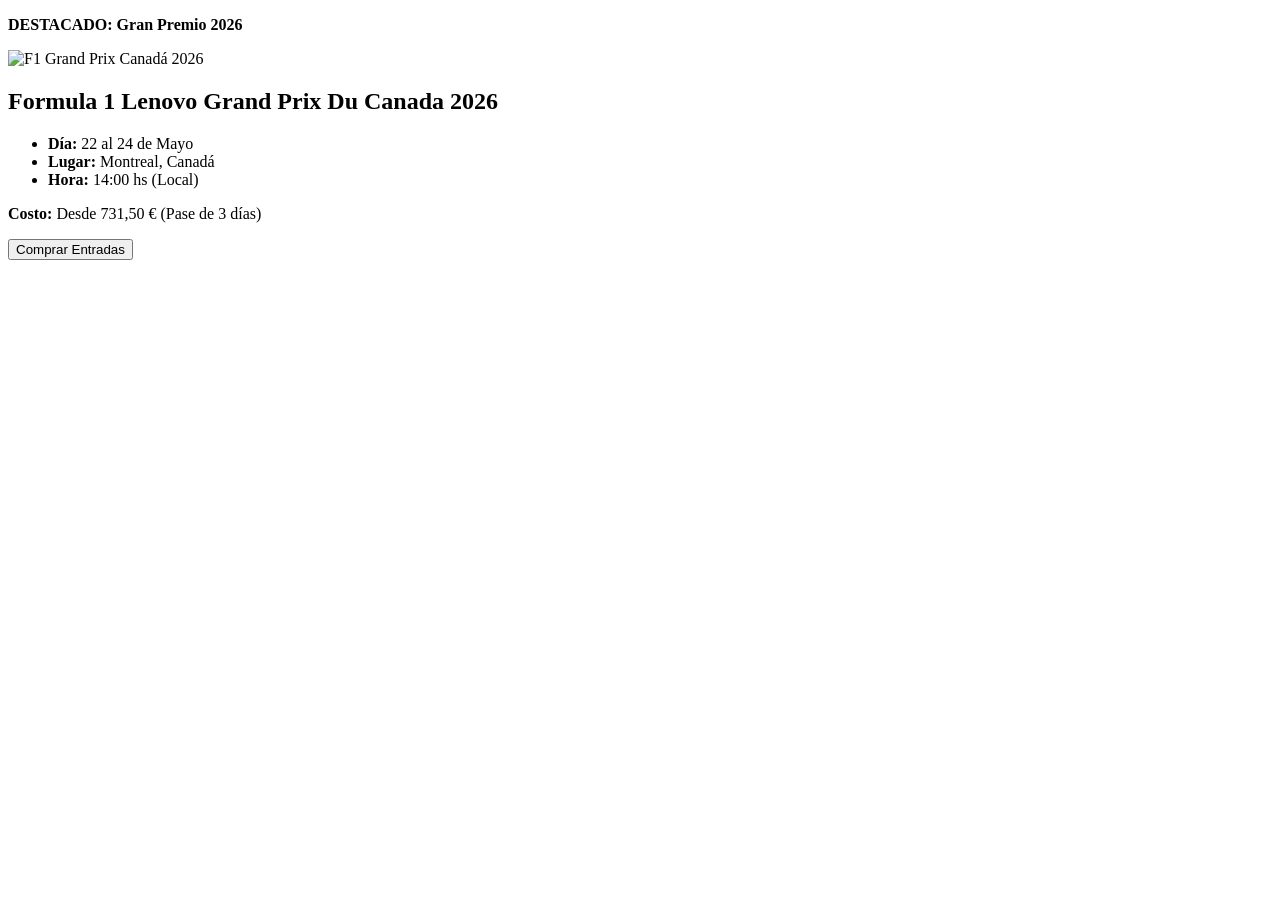
==== index.html @ ba18e8e5 "elavoracion" ====
<!DOCTYPE html>
<html lang="es">
<head>
    <meta charset="UTF-8">
    <meta name="viewport" content="width=device-width, initial-scale=1.0">
    <title>F1 Tickets</title>
</head>
<body>

    <main>
        <article>
            <p><strong>DESTACADO: Gran Premio 2026</strong></p>

            <img src="https://media.formula1.com/image/upload/content/dam/fom-website/2018-redesign-assets/Racehub%20header%20images%2016x9/Canada.jpg" alt="F1 Grand Prix Canadá 2026" width="600">

            <h2>Formula 1 Lenovo Grand Prix Du Canada 2026</h2>

            <ul>
                <li><strong>Día:</strong> 22 al 24 de Mayo</li>
                <li><strong>Lugar:</strong> Montreal, Canadá</li>
                <li><strong>Hora:</strong> 14:00 hs (Local)</li>
            </ul>

            <p><strong>Costo:</strong> Desde 731,50 € (Pase de 3 días)</p>

            <form action="/comprar" method="POST">
                <button type="submit">Comprar Entradas</button>
            </form>
        </article>
    </main>

</body>
</html>
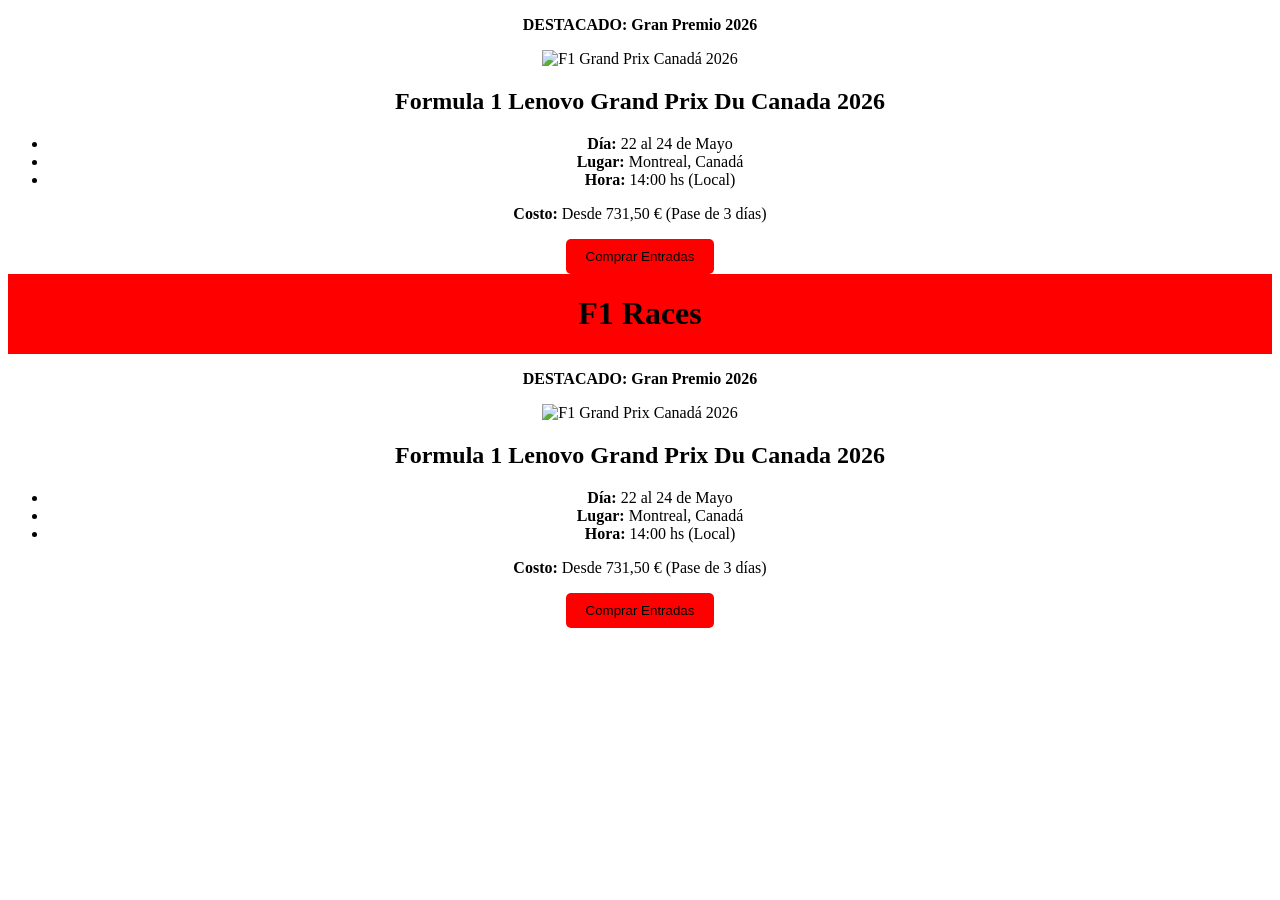
==== commit 7a667a86: "feat: create initial F1 Grand Prix event landing page with basic styling" ====
--- a/index.html
+++ b/index.html
@@ -30,4 +30,46 @@
     </main>
 
 </body>
+</html>
+<!DOCTYPE html>
+<html lang="es">
+
+<head>
+    <meta charset="UTF-8">
+    <meta name="viewport" content="width=device-width, initial-scale=1.0">
+    <title>F1 Tickets</title>
+    <link rel="stylesheet" href="style.css">
+</head>
+
+<body>
+
+    <header>
+        <h1>F1 Races</h1>
+    </header>
+
+    <main>
+        <article>
+            <p><strong>DESTACADO: Gran Premio 2026</strong></p>
+
+            <img src="https://media.formula1.com/image/upload/content/dam/fom-website/2018-redesign-assets/Racehub%20header%20images%2016x9/Canada.jpg"
+                alt="F1 Grand Prix Canadá 2026" width="600">
+
+            <h2>Formula 1 Lenovo Grand Prix Du Canada 2026</h2>
+
+            <ul>
+                <li><strong>Día:</strong> 22 al 24 de Mayo</li>
+                <li><strong>Lugar:</strong> Montreal, Canadá</li>
+                <li><strong>Hora:</strong> 14:00 hs (Local)</li>
+            </ul>
+
+            <p><strong>Costo:</strong> Desde 731,50 € (Pase de 3 días)</p>
+
+            <form action="/comprar" method="POST">
+                <button type="submit">Comprar Entradas</button>
+            </form>
+        </article>
+    </main>
+
+</body>
+
 </html>
--- a/style.css
+++ b/style.css
@@ -0,0 +1,25 @@
+header {
+    background-color: red;
+    color: black;
+    display: flex;
+    align-items: center;
+    text-align: center;
+    justify-content: center;
+    width: 100%;
+}
+
+body {
+    background-color: white;
+    text-align: center;
+    align-items: center;
+    justify-content: center;
+}
+
+button {
+    padding: 10px 20px;
+    border: none;
+    border-radius: 5px;
+    background-color: red;
+    color: black;
+    cursor: pointer;
+}
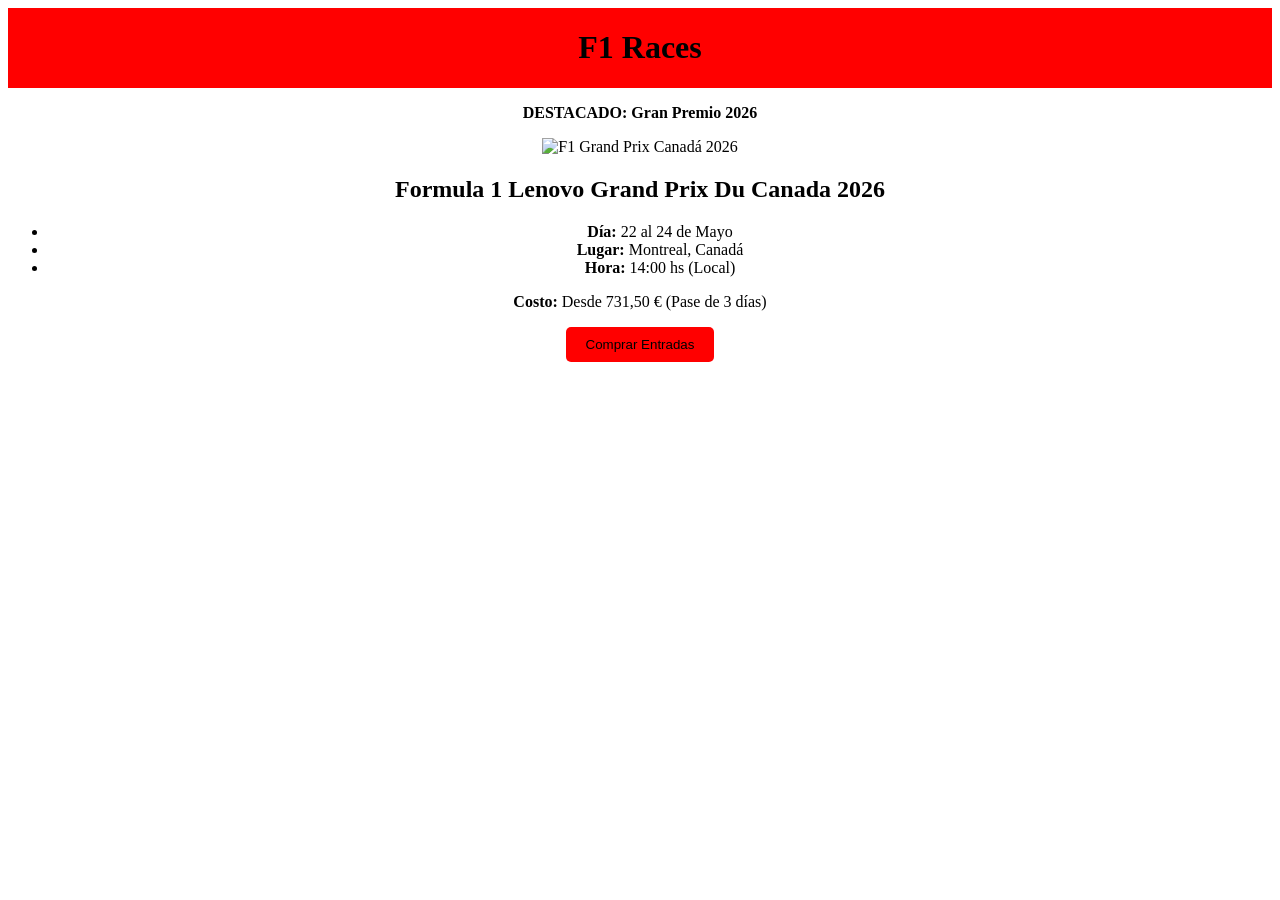
==== commit 4f764bdf: "feat: create initial F1 Grand Prix event landing page with basic styling" ====
--- a/index.html
+++ b/index.html
@@ -1,36 +1,3 @@
-<!DOCTYPE html>
-<html lang="es">
-<head>
-    <meta charset="UTF-8">
-    <meta name="viewport" content="width=device-width, initial-scale=1.0">
-    <title>F1 Tickets</title>
-</head>
-<body>
-
-    <main>
-        <article>
-            <p><strong>DESTACADO: Gran Premio 2026</strong></p>
-
-            <img src="https://media.formula1.com/image/upload/content/dam/fom-website/2018-redesign-assets/Racehub%20header%20images%2016x9/Canada.jpg" alt="F1 Grand Prix Canadá 2026" width="600">
-
-            <h2>Formula 1 Lenovo Grand Prix Du Canada 2026</h2>
-
-            <ul>
-                <li><strong>Día:</strong> 22 al 24 de Mayo</li>
-                <li><strong>Lugar:</strong> Montreal, Canadá</li>
-                <li><strong>Hora:</strong> 14:00 hs (Local)</li>
-            </ul>
-
-            <p><strong>Costo:</strong> Desde 731,50 € (Pase de 3 días)</p>
-
-            <form action="/comprar" method="POST">
-                <button type="submit">Comprar Entradas</button>
-            </form>
-        </article>
-    </main>
-
-</body>
-</html>
 <!DOCTYPE html>
 <html lang="es">
 
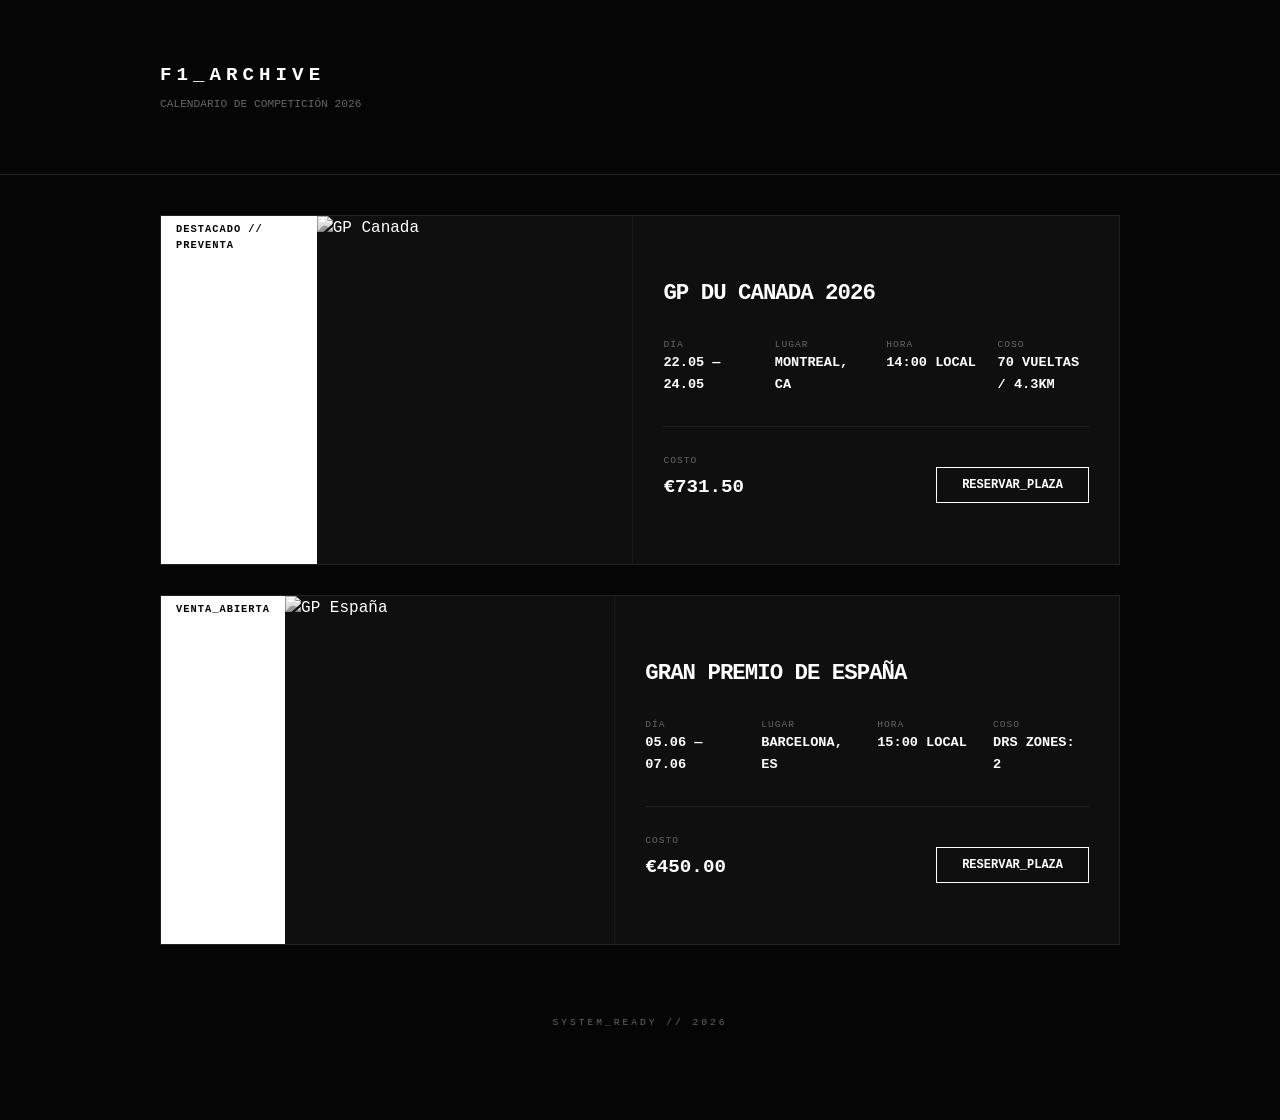
==== commit 186989e8: "Merge pull request #2 from MartinJunges01/index Index" ====
--- a/index.html
+++ b/index.html
@@ -1,42 +1,107 @@
 <!DOCTYPE html>
 <html lang="es">
-
 <head>
     <meta charset="UTF-8">
     <meta name="viewport" content="width=device-width, initial-scale=1.0">
-    <title>F1 Tickets</title>
+    <title>F1 // Showcase Eventos</title>
     <link rel="stylesheet" href="style.css">
 </head>
-
 <body>
 
-    <header>
-        <h1>F1 Races</h1>
+    <header class="main-header">
+        <div class="container">
+            <h1 class="logo">F1_ARCHIVE</h1>
+            <p class="tagline">CALENDARIO DE COMPETICIÓN 2026</p>
+        </div>
     </header>
 
-    <main>
-        <article>
-            <p><strong>DESTACADO: Gran Premio 2026</strong></p>
+    <main class="container">
+        <article class="event-card">
+            <div class="ad-ribbon">DESTACADO // PREVENTA</div>
+            
+            <figure class="event-image">
+                <img src="https://media.formula1.com/image/upload/content/dam/fom-website/2018-redesign-assets/Racehub%20header%20images%2016x9/Canada.jpg" alt="GP Canada">
+            </figure>
 
-            <img src="https://media.formula1.com/image/upload/content/dam/fom-website/2018-redesign-assets/Racehub%20header%20images%2016x9/Canada.jpg"
-                alt="F1 Grand Prix Canadá 2026" width="600">
+            <section class="event-content">
+                <h2 class="event-title">GP DU CANADA 2026</h2>
+                
+                <div class="event-grid">
+                    <div class="grid-item">
+                        <span class="label">DÍA</span>
+                        <span class="value">22.05 — 24.05</span>
+                    </div>
+                    <div class="grid-item">
+                        <span class="label">LUGAR</span>
+                        <span class="value">MONTREAL, CA</span>
+                    </div>
+                    <div class="grid-item">
+                        <span class="label">HORA</span>
+                        <span class="value">14:00 LOCAL</span>
+                    </div>
+                    <div class="grid-item">
+                        <span class="label">COSO</span>
+                        <span class="value">70 VUELTAS / 4.3KM</span>
+                    </div>
+                </div>
 
-            <h2>Formula 1 Lenovo Grand Prix Du Canada 2026</h2>
+                <div class="event-footer">
+                    <div class="price-box">
+                        <span class="label">COSTO</span>
+                        <span class="price">€731.50</span>
+                    </div>
+                    <form action="#" method="GET">
+                        <button type="submit" class="btn-primary">RESERVAR_PLAZA</button>
+                    </form>
+                </div>
+            </section>
+        </article>
 
-            <ul>
-                <li><strong>Día:</strong> 22 al 24 de Mayo</li>
-                <li><strong>Lugar:</strong> Montreal, Canadá</li>
-                <li><strong>Hora:</strong> 14:00 hs (Local)</li>
-            </ul>
+        <article class="event-card">
+            <div class="ad-ribbon">VENTA_ABIERTA</div>
+            
+            <figure class="event-image">
+                <img src="https://media.formula1.com/image/upload/content/dam/fom-website/2018-redesign-assets/Racehub%20header%20images%2016x9/Spain.jpg" alt="GP España">
+            </figure>
 
-            <p><strong>Costo:</strong> Desde 731,50 € (Pase de 3 días)</p>
+            <section class="event-content">
+                <h2 class="event-title">GRAN PREMIO DE ESPAÑA</h2>
+                
+                <div class="event-grid">
+                    <div class="grid-item">
+                        <span class="label">DÍA</span>
+                        <span class="value">05.06 — 07.06</span>
+                    </div>
+                    <div class="grid-item">
+                        <span class="label">LUGAR</span>
+                        <span class="value">BARCELONA, ES</span>
+                    </div>
+                    <div class="grid-item">
+                        <span class="label">HORA</span>
+                        <span class="value">15:00 LOCAL</span>
+                    </div>
+                    <div class="grid-item">
+                        <span class="label">COSO</span>
+                        <span class="value">DRS ZONES: 2</span>
+                    </div>
+                </div>
 
-            <form action="/comprar" method="POST">
-                <button type="submit">Comprar Entradas</button>
-            </form>
+                <div class="event-footer">
+                    <div class="price-box">
+                        <span class="label">COSTO</span>
+                        <span class="price">€450.00</span>
+                    </div>
+                    <form action="#" method="GET">
+                        <button type="submit" class="btn-primary">RESERVAR_PLAZA</button>
+                    </form>
+                </div>
+            </section>
         </article>
     </main>
 
+    <footer class="main-footer">
+        <p>SYSTEM_READY // 2026</p>
+    </footer>
+
 </body>
-
 </html>
--- a/style.css
+++ b/style.css
@@ -1,25 +1,196 @@
-header {
-    background-color: red;
-    color: black;
-    display: flex;
-    align-items: center;
-    text-align: center;
-    justify-content: center;
-    width: 100%;
+/* ROOT VARIABLES - Minimalist Palette */
+:root {
+    --bg: #050505;
+    --surface: #0f0f0f;
+    --border: #222222;
+    --text: #ffffff;
+    --text-dim: #666666;
+    --accent: #ffffff;
+    --font-mono: 'ui-monospace', 'Cascadia Code', 'Source Code Pro', monospace;
+}
+
+/* BASE RESET */
+* {
+    margin: 0;
+    padding: 0;
+    box-sizing: border-box;
 }
 
 body {
-    background-color: white;
-    text-align: center;
-    align-items: center;
-    justify-content: center;
+    background-color: var(--bg);
+    color: var(--text);
+    font-family: var(--font-mono);
+    line-height: 1.6;
+    padding-bottom: 50px;
 }
 
-button {
-    padding: 10px 20px;
-    border: none;
-    border-radius: 5px;
-    background-color: red;
-    color: black;
+.container {
+    max-width: 1000px;
+    margin: 0 auto;
+    padding: 0 20px;
+}
+
+/* HEADER */
+.main-header {
+    padding: 60px 0;
+    border-bottom: 1px solid var(--border);
+    margin-bottom: 40px;
+}
+
+.logo {
+    font-size: 1.2rem;
+    letter-spacing: 5px;
+    font-weight: 800;
+}
+
+.tagline {
+    font-size: 0.7rem;
+    color: var(--text-dim);
+    margin-top: 5px;
+}
+
+/* CARD SYSTEM */
+.event-card {
+    background-color: var(--surface);
+    border: 1px solid var(--border);
+    margin-bottom: 30px;
+    position: relative;
+    display: flex;
+    flex-direction: column;
+    overflow: hidden;
+    transition: transform 0.3s ease, border-color 0.3s ease;
+}
+
+.event-card:hover {
+    border-color: var(--text-dim);
+    transform: translateY(-2px);
+}
+
+/* AD RIBBON (Publicidad) */
+.ad-ribbon {
+    background: var(--text);
+    color: var(--bg);
+    font-size: 0.65rem;
+    font-weight: bold;
+    padding: 5px 15px;
+    letter-spacing: 1px;
+    width: fit-content;
+}
+
+/* IMAGEN (Tryhard Filter) */
+.event-image img {
+    width: 100%;
+    height: 250px;
+    object-fit: cover;
+    filter: grayscale(100%) contrast(1.1);
+    transition: filter 0.5s ease;
+    display: block;
+    border-bottom: 1px solid var(--border);
+}
+
+.event-card:hover .event-image img {
+    filter: grayscale(0%) contrast(1);
+}
+
+/* CONTENIDO */
+.event-content {
+    padding: 30px;
+}
+
+.event-title {
+    font-size: 1.4rem;
+    margin-bottom: 25px;
+    letter-spacing: -1px;
+}
+
+.event-grid {
+    display: grid;
+    grid-template-columns: repeat(2, 1fr);
+    gap: 20px;
+    margin-bottom: 30px;
+}
+
+.grid-item {
+    display: flex;
+    flex-direction: column;
+}
+
+.label {
+    font-size: 0.6rem;
+    color: var(--text-dim);
+    letter-spacing: 1px;
+}
+
+.value {
+    font-size: 0.85rem;
+    font-weight: bold;
+}
+
+/* FOOTER CARD & BUTTON */
+.event-footer {
+    border-top: 1px solid var(--border);
+    padding-top: 20px;
+    display: flex;
+    justify-content: space-between;
+    align-items: flex-end;
+}
+
+.price {
+    display: block;
+    font-size: 1.2rem;
+    font-weight: bold;
+}
+
+.btn-primary {
+    background: transparent;
+    color: var(--text);
+    border: 1px solid var(--text);
+    padding: 10px 25px;
+    font-family: var(--font-mono);
+    font-size: 0.75rem;
+    font-weight: bold;
     cursor: pointer;
+    transition: all 0.2s ease;
+}
+
+.btn-primary:hover {
+    background: var(--text);
+    color: var(--bg);
+}
+
+/* RESPONSIVE */
+@media (min-width: 768px) {
+    .event-card {
+        flex-direction: row;
+        height: 350px;
+    }
+    
+    .event-image {
+        width: 40%;
+    }
+    
+    .event-image img {
+        height: 100%;
+        border-bottom: none;
+        border-right: 1px solid var(--border);
+    }
+    
+    .event-content {
+        width: 60%;
+        display: flex;
+        flex-direction: column;
+        justify-content: center;
+    }
+
+    .event-grid {
+        grid-template-columns: repeat(4, 1fr);
+    }
+}
+
+.main-footer {
+    text-align: center;
+    padding: 40px;
+    color: var(--text-dim);
+    font-size: 0.6rem;
+    letter-spacing: 3px;
 }
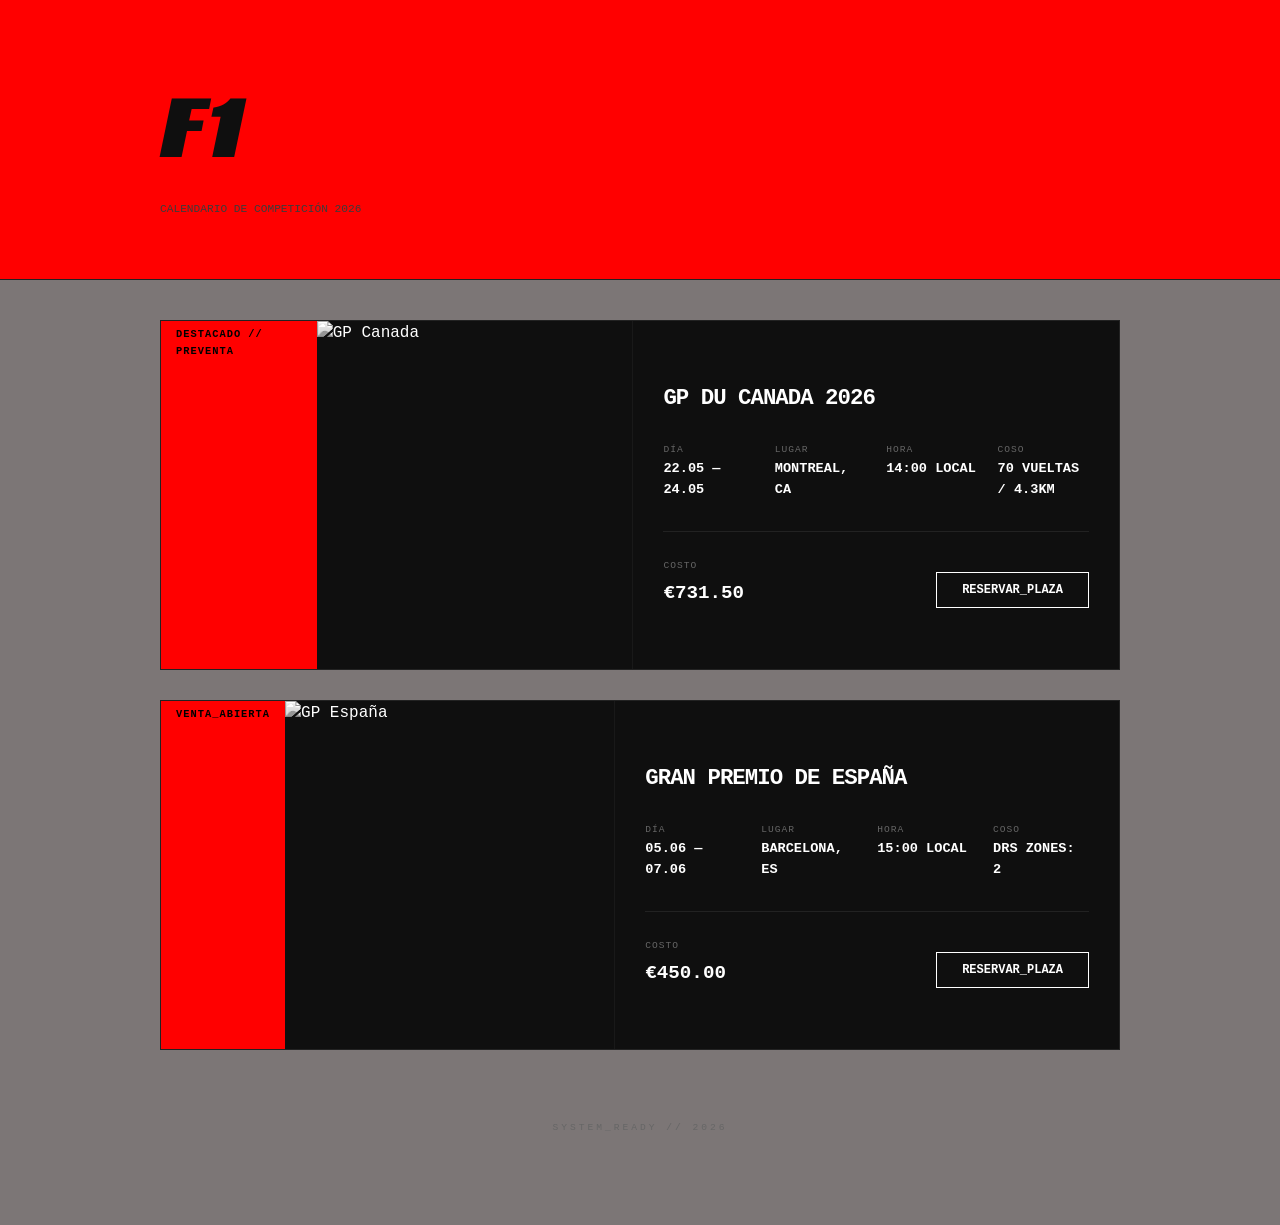
==== commit ae4f88eb: "refactor: update header logo styling and modify theme colors with custom typography" ====
--- a/index.html
+++ b/index.html
@@ -1,16 +1,18 @@
 <!DOCTYPE html>
 <html lang="es">
+
 <head>
     <meta charset="UTF-8">
     <meta name="viewport" content="width=device-width, initial-scale=1.0">
     <title>F1 // Showcase Eventos</title>
     <link rel="stylesheet" href="style.css">
 </head>
+
 <body>
 
     <header class="main-header">
         <div class="container">
-            <h1 class="logo">F1_ARCHIVE</h1>
+            <p class="logo">F1</p>
             <p class="tagline">CALENDARIO DE COMPETICIÓN 2026</p>
         </div>
     </header>
@@ -18,14 +20,15 @@
     <main class="container">
         <article class="event-card">
             <div class="ad-ribbon">DESTACADO // PREVENTA</div>
-            
+
             <figure class="event-image">
-                <img src="https://media.formula1.com/image/upload/content/dam/fom-website/2018-redesign-assets/Racehub%20header%20images%2016x9/Canada.jpg" alt="GP Canada">
+                <img src="https://media.formula1.com/image/upload/content/dam/fom-website/2018-redesign-assets/Racehub%20header%20images%2016x9/Canada.jpg"
+                    alt="GP Canada">
             </figure>
 
             <section class="event-content">
                 <h2 class="event-title">GP DU CANADA 2026</h2>
-                
+
                 <div class="event-grid">
                     <div class="grid-item">
                         <span class="label">DÍA</span>
@@ -59,14 +62,15 @@
 
         <article class="event-card">
             <div class="ad-ribbon">VENTA_ABIERTA</div>
-            
+
             <figure class="event-image">
-                <img src="https://media.formula1.com/image/upload/content/dam/fom-website/2018-redesign-assets/Racehub%20header%20images%2016x9/Spain.jpg" alt="GP España">
+                <img src="https://media.formula1.com/image/upload/content/dam/fom-website/2018-redesign-assets/Racehub%20header%20images%2016x9/Spain.jpg"
+                    alt="GP España">
             </figure>
 
             <section class="event-content">
                 <h2 class="event-title">GRAN PREMIO DE ESPAÑA</h2>
-                
+
                 <div class="event-grid">
                     <div class="grid-item">
                         <span class="label">DÍA</span>
@@ -104,4 +108,5 @@
     </footer>
 
 </body>
+
 </html>
--- a/style.css
+++ b/style.css
@@ -1,6 +1,8 @@
+@import url('https://fonts.googleapis.com/css2?family=Racing+Sans+One&display=swap');
+
 /* ROOT VARIABLES - Minimalist Palette */
 :root {
-    --bg: #050505;
+    --bg: #7c7676;
     --surface: #0f0f0f;
     --border: #222222;
     --text: #ffffff;
@@ -32,20 +34,23 @@
 
 /* HEADER */
 .main-header {
+    background-color: red;
     padding: 60px 0;
     border-bottom: 1px solid var(--border);
     margin-bottom: 40px;
 }
 
 .logo {
-    font-size: 1.2rem;
+    font-family: 'Racing Sans One', sans-serif;
+    color: #0f0f0f;
+    font-size: 85px;
     letter-spacing: 5px;
     font-weight: 800;
 }
 
 .tagline {
     font-size: 0.7rem;
-    color: var(--text-dim);
+    color: rgb(60, 60, 60);
     margin-top: 5px;
 }
 
@@ -69,7 +74,8 @@
 /* AD RIBBON (Publicidad) */
 .ad-ribbon {
     background: var(--text);
-    color: var(--bg);
+    color: black;
+    background-color: red;
     font-size: 0.65rem;
     font-weight: bold;
     padding: 5px 15px;
@@ -155,7 +161,7 @@
 
 .btn-primary:hover {
     background: var(--text);
-    color: var(--bg);
+    color: black;
 }
 
 /* RESPONSIVE */
@@ -164,17 +170,17 @@
         flex-direction: row;
         height: 350px;
     }
-    
+
     .event-image {
         width: 40%;
     }
-    
+
     .event-image img {
         height: 100%;
         border-bottom: none;
         border-right: 1px solid var(--border);
     }
-    
+
     .event-content {
         width: 60%;
         display: flex;
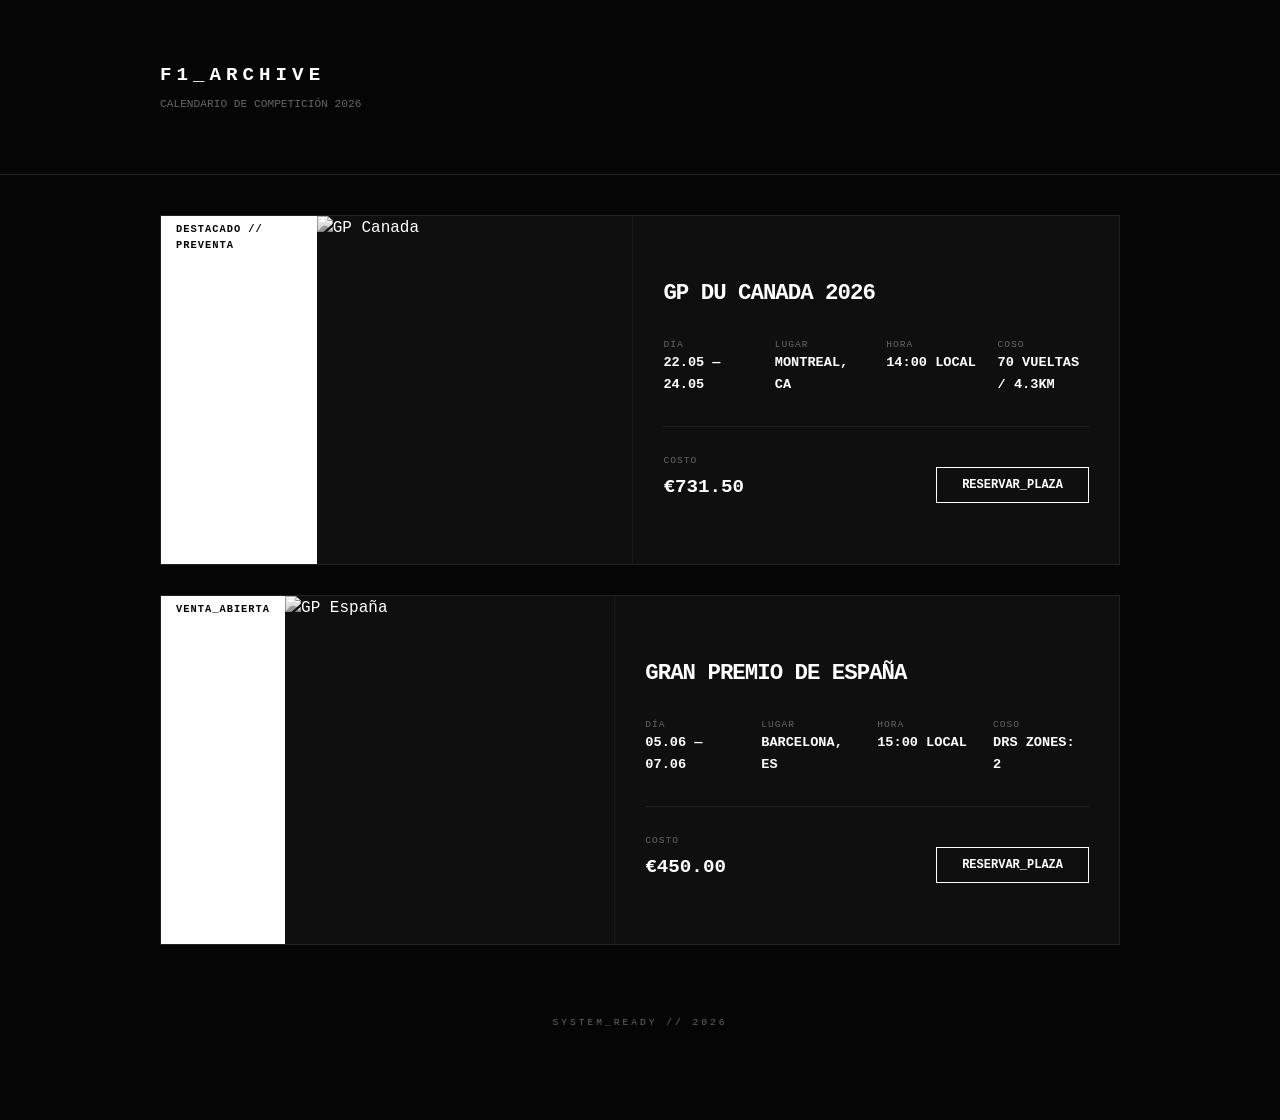
==== commit d50fcdf7: "feat: redesign event landing page and purchase form with new layout and custom styling" ====
--- a/index.html
+++ b/index.html
@@ -1,18 +1,16 @@
 <!DOCTYPE html>
 <html lang="es">
-
 <head>
     <meta charset="UTF-8">
     <meta name="viewport" content="width=device-width, initial-scale=1.0">
     <title>F1 // Showcase Eventos</title>
     <link rel="stylesheet" href="style.css">
 </head>
-
 <body>
 
     <header class="main-header">
         <div class="container">
-            <p class="logo">F1</p>
+            <h1 class="logo">F1_ARCHIVE</h1>
             <p class="tagline">CALENDARIO DE COMPETICIÓN 2026</p>
         </div>
     </header>
@@ -20,15 +18,14 @@
     <main class="container">
         <article class="event-card">
             <div class="ad-ribbon">DESTACADO // PREVENTA</div>
-
+            
             <figure class="event-image">
-                <img src="https://media.formula1.com/image/upload/content/dam/fom-website/2018-redesign-assets/Racehub%20header%20images%2016x9/Canada.jpg"
-                    alt="GP Canada">
+                <img src="https://media.formula1.com/image/upload/content/dam/fom-website/2018-redesign-assets/Racehub%20header%20images%2016x9/Canada.jpg" alt="GP Canada">
             </figure>
 
             <section class="event-content">
                 <h2 class="event-title">GP DU CANADA 2026</h2>
-
+                
                 <div class="event-grid">
                     <div class="grid-item">
                         <span class="label">DÍA</span>
@@ -62,15 +59,14 @@
 
         <article class="event-card">
             <div class="ad-ribbon">VENTA_ABIERTA</div>
-
+            
             <figure class="event-image">
-                <img src="https://media.formula1.com/image/upload/content/dam/fom-website/2018-redesign-assets/Racehub%20header%20images%2016x9/Spain.jpg"
-                    alt="GP España">
+                <img src="https://media.formula1.com/image/upload/content/dam/fom-website/2018-redesign-assets/Racehub%20header%20images%2016x9/Spain.jpg" alt="GP España">
             </figure>
 
             <section class="event-content">
                 <h2 class="event-title">GRAN PREMIO DE ESPAÑA</h2>
-
+                
                 <div class="event-grid">
                     <div class="grid-item">
                         <span class="label">DÍA</span>
@@ -108,5 +104,4 @@
     </footer>
 
 </body>
-
 </html>
--- a/style.css
+++ b/style.css
@@ -1,8 +1,6 @@
-@import url('https://fonts.googleapis.com/css2?family=Racing+Sans+One&display=swap');
-
 /* ROOT VARIABLES - Minimalist Palette */
 :root {
-    --bg: #7c7676;
+    --bg: #050505;
     --surface: #0f0f0f;
     --border: #222222;
     --text: #ffffff;
@@ -34,23 +32,20 @@
 
 /* HEADER */
 .main-header {
-    background-color: red;
     padding: 60px 0;
     border-bottom: 1px solid var(--border);
     margin-bottom: 40px;
 }
 
 .logo {
-    font-family: 'Racing Sans One', sans-serif;
-    color: #0f0f0f;
-    font-size: 85px;
+    font-size: 1.2rem;
     letter-spacing: 5px;
     font-weight: 800;
 }
 
 .tagline {
     font-size: 0.7rem;
-    color: rgb(60, 60, 60);
+    color: var(--text-dim);
     margin-top: 5px;
 }
 
@@ -74,8 +69,7 @@
 /* AD RIBBON (Publicidad) */
 .ad-ribbon {
     background: var(--text);
-    color: black;
-    background-color: red;
+    color: var(--bg);
     font-size: 0.65rem;
     font-weight: bold;
     padding: 5px 15px;
@@ -161,7 +155,7 @@
 
 .btn-primary:hover {
     background: var(--text);
-    color: black;
+    color: var(--bg);
 }
 
 /* RESPONSIVE */
@@ -170,17 +164,17 @@
         flex-direction: row;
         height: 350px;
     }
-
+    
     .event-image {
         width: 40%;
     }
-
+    
     .event-image img {
         height: 100%;
         border-bottom: none;
         border-right: 1px solid var(--border);
     }
-
+    
     .event-content {
         width: 60%;
         display: flex;
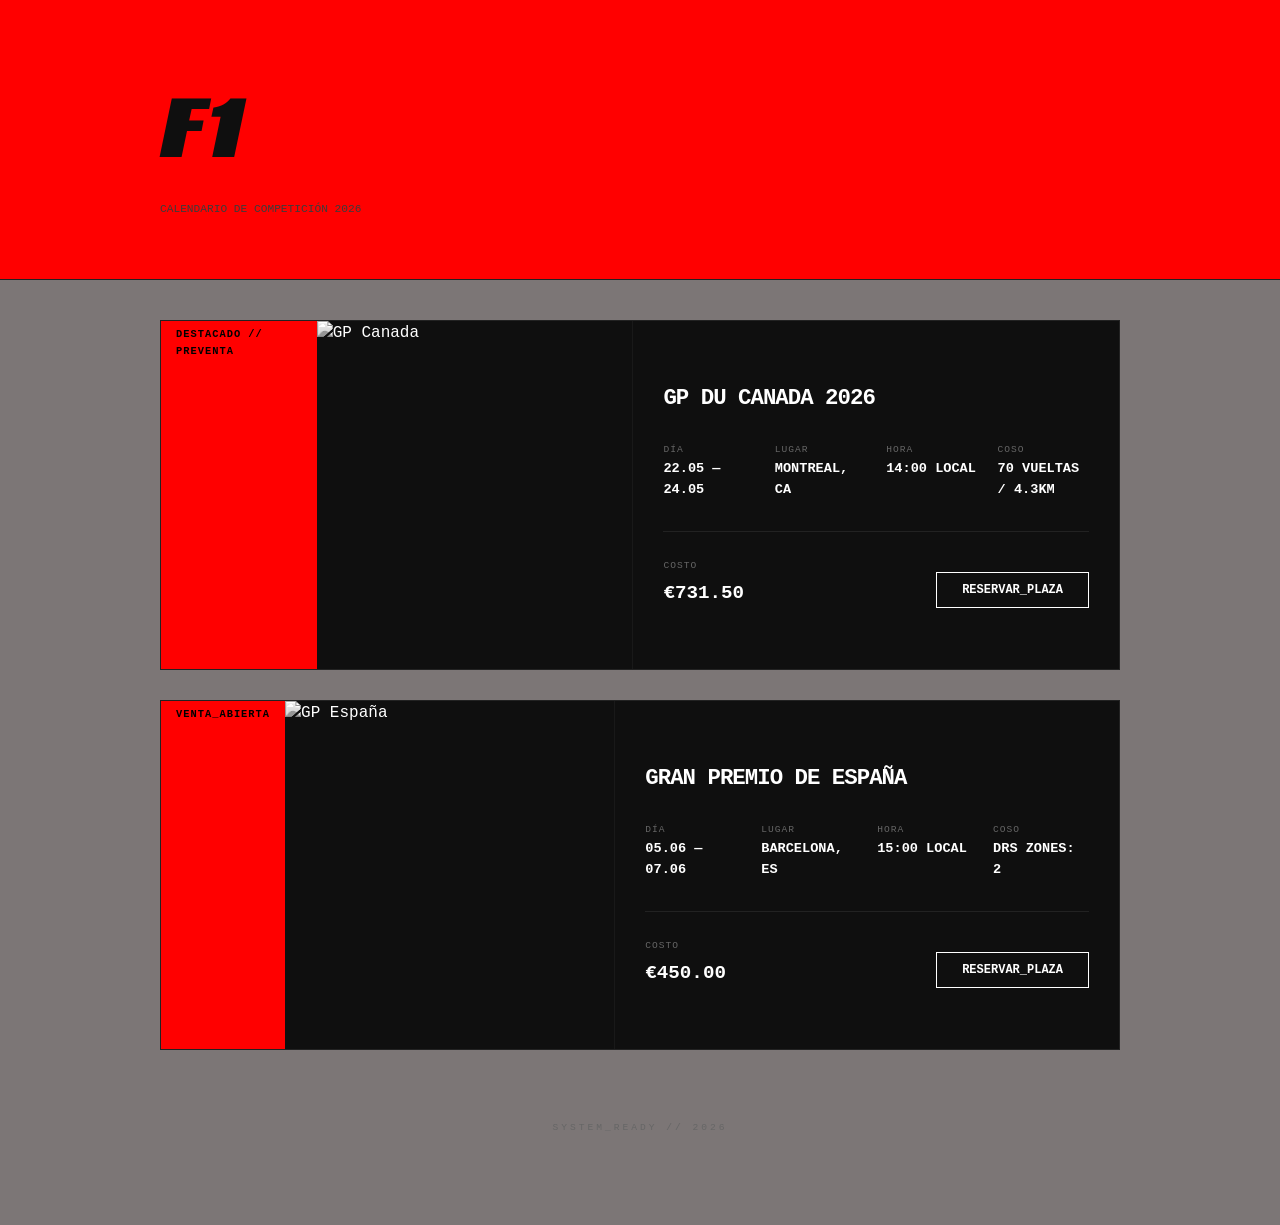
==== commit b5195944: "Merge pull request #4 from MartinJunges01/Style-evento refactor: update header logo styling and modi" ====
--- a/index.html
+++ b/index.html
@@ -1,16 +1,18 @@
 <!DOCTYPE html>
 <html lang="es">
+
 <head>
     <meta charset="UTF-8">
     <meta name="viewport" content="width=device-width, initial-scale=1.0">
     <title>F1 // Showcase Eventos</title>
     <link rel="stylesheet" href="style.css">
 </head>
+
 <body>
 
     <header class="main-header">
         <div class="container">
-            <h1 class="logo">F1_ARCHIVE</h1>
+            <p class="logo">F1</p>
             <p class="tagline">CALENDARIO DE COMPETICIÓN 2026</p>
         </div>
     </header>
@@ -18,14 +20,15 @@
     <main class="container">
         <article class="event-card">
             <div class="ad-ribbon">DESTACADO // PREVENTA</div>
-            
+
             <figure class="event-image">
-                <img src="https://media.formula1.com/image/upload/content/dam/fom-website/2018-redesign-assets/Racehub%20header%20images%2016x9/Canada.jpg" alt="GP Canada">
+                <img src="https://media.formula1.com/image/upload/content/dam/fom-website/2018-redesign-assets/Racehub%20header%20images%2016x9/Canada.jpg"
+                    alt="GP Canada">
             </figure>
 
             <section class="event-content">
                 <h2 class="event-title">GP DU CANADA 2026</h2>
-                
+
                 <div class="event-grid">
                     <div class="grid-item">
                         <span class="label">DÍA</span>
@@ -59,14 +62,15 @@
 
         <article class="event-card">
             <div class="ad-ribbon">VENTA_ABIERTA</div>
-            
+
             <figure class="event-image">
-                <img src="https://media.formula1.com/image/upload/content/dam/fom-website/2018-redesign-assets/Racehub%20header%20images%2016x9/Spain.jpg" alt="GP España">
+                <img src="https://media.formula1.com/image/upload/content/dam/fom-website/2018-redesign-assets/Racehub%20header%20images%2016x9/Spain.jpg"
+                    alt="GP España">
             </figure>
 
             <section class="event-content">
                 <h2 class="event-title">GRAN PREMIO DE ESPAÑA</h2>
-                
+
                 <div class="event-grid">
                     <div class="grid-item">
                         <span class="label">DÍA</span>
@@ -104,4 +108,5 @@
     </footer>
 
 </body>
+
 </html>
--- a/style.css
+++ b/style.css
@@ -1,6 +1,8 @@
+@import url('https://fonts.googleapis.com/css2?family=Racing+Sans+One&display=swap');
+
 /* ROOT VARIABLES - Minimalist Palette */
 :root {
-    --bg: #050505;
+    --bg: #7c7676;
     --surface: #0f0f0f;
     --border: #222222;
     --text: #ffffff;
@@ -32,20 +34,23 @@
 
 /* HEADER */
 .main-header {
+    background-color: red;
     padding: 60px 0;
     border-bottom: 1px solid var(--border);
     margin-bottom: 40px;
 }
 
 .logo {
-    font-size: 1.2rem;
+    font-family: 'Racing Sans One', sans-serif;
+    color: #0f0f0f;
+    font-size: 85px;
     letter-spacing: 5px;
     font-weight: 800;
 }
 
 .tagline {
     font-size: 0.7rem;
-    color: var(--text-dim);
+    color: rgb(60, 60, 60);
     margin-top: 5px;
 }
 
@@ -69,7 +74,8 @@
 /* AD RIBBON (Publicidad) */
 .ad-ribbon {
     background: var(--text);
-    color: var(--bg);
+    color: black;
+    background-color: red;
     font-size: 0.65rem;
     font-weight: bold;
     padding: 5px 15px;
@@ -155,7 +161,7 @@
 
 .btn-primary:hover {
     background: var(--text);
-    color: var(--bg);
+    color: black;
 }
 
 /* RESPONSIVE */
@@ -164,17 +170,17 @@
         flex-direction: row;
         height: 350px;
     }
-    
+
     .event-image {
         width: 40%;
     }
-    
+
     .event-image img {
         height: 100%;
         border-bottom: none;
         border-right: 1px solid var(--border);
     }
-    
+
     .event-content {
         width: 60%;
         display: flex;
